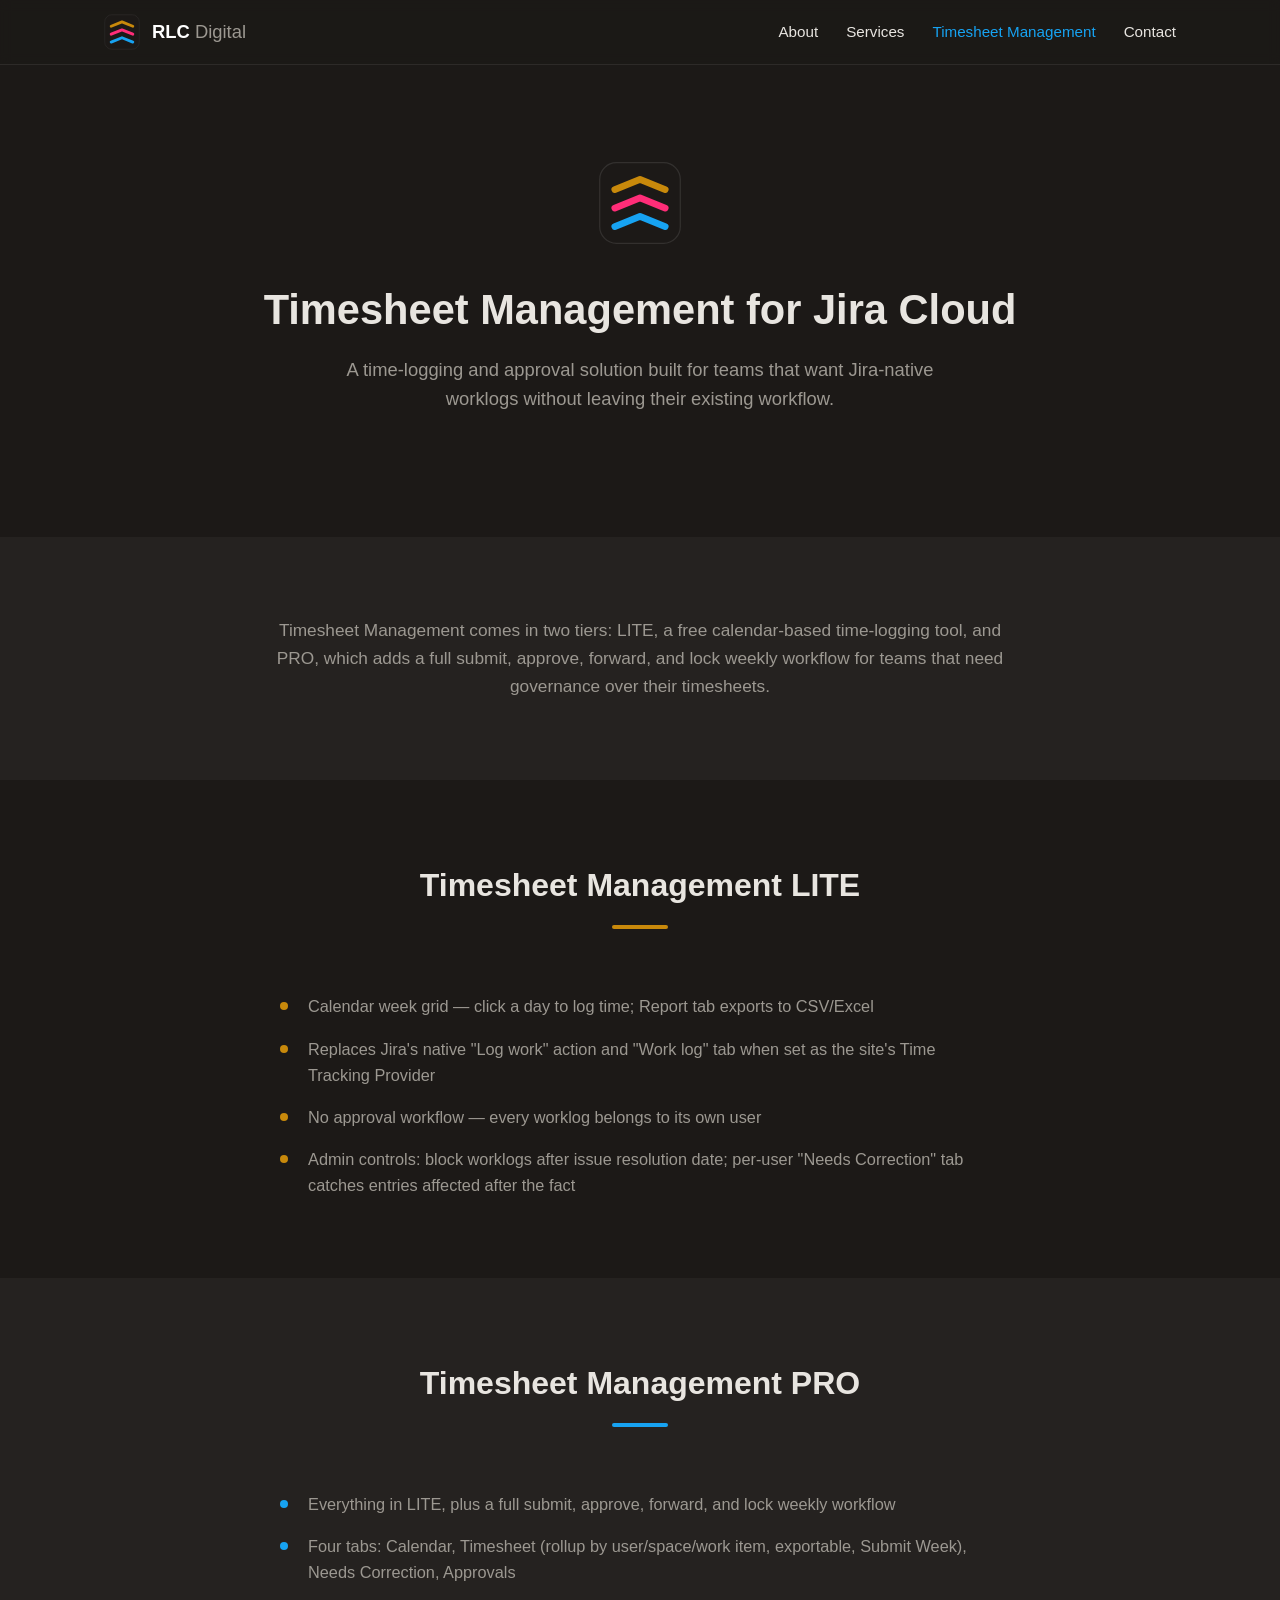
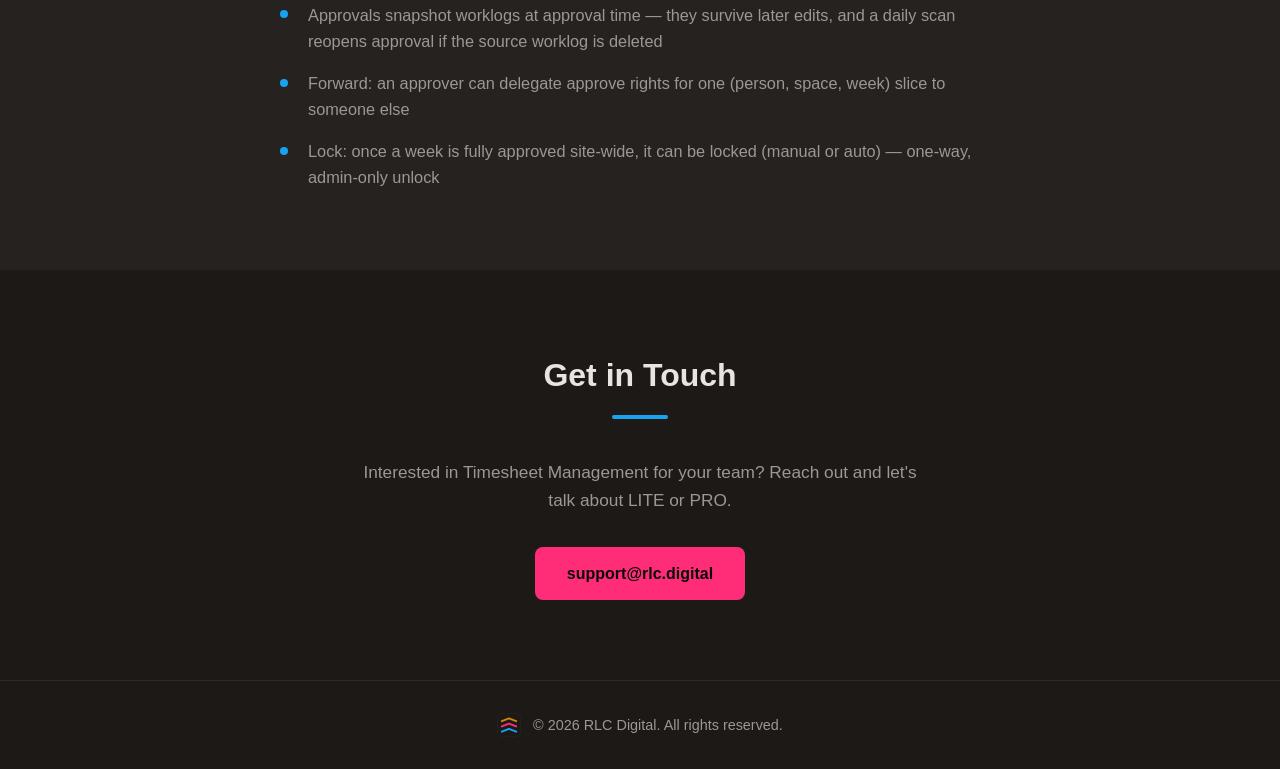
==== timesheet-management/index.html @ 5a96ce40 "Add Timesheet Management subpage New page at /timesheet-management/ covering the LITE and PRO tiers," ====
<!DOCTYPE html>
<html lang="en">
<head>
<meta charset="UTF-8">
<meta name="viewport" content="width=device-width, initial-scale=1.0">
<title>Timesheet Management for Jira Cloud — RLC Digital</title>
<meta name="description" content="Timesheet Management is a Jira-native time-logging and approval app from RLC Digital. LITE offers free calendar-based time logging; PRO adds a full submit, approve, forward, and lock weekly workflow.">
<link rel="stylesheet" href="/styles.css">
</head>
<body>

<!-- Reusable icon mark: rounded-square dark tile with three stacked upward chevrons (amber / pink / blue) -->
<svg width="0" height="0" style="position:absolute" aria-hidden="true">
  <defs>
    <symbol id="icon-mark" viewBox="0 0 100 100">
      <rect x="2" y="2" width="96" height="96" rx="20" fill="#1C1917" stroke="rgba(255,255,255,0.1)" stroke-width="1.5"/>
      <path d="M20 34 L50 22 L80 34" fill="none" stroke="#C8890B" stroke-width="8" stroke-linecap="round" stroke-linejoin="round"/>
      <path d="M20 56 L50 44 L80 56" fill="none" stroke="#FF2D78" stroke-width="8" stroke-linecap="round" stroke-linejoin="round"/>
      <path d="M20 78 L50 66 L80 78" fill="none" stroke="#17A3F2" stroke-width="8" stroke-linecap="round" stroke-linejoin="round"/>
    </symbol>
  </defs>
</svg>

<header class="site-header">
  <div class="container">
    <a href="/" class="logo-lockup" aria-label="RLC Digital home">
      <svg class="icon-mark" viewBox="0 0 100 100" role="img" aria-label="RLC Digital icon"><use href="#icon-mark"></use></svg>
      <span class="logo-text"><span class="logo-rlc">RLC</span> <span class="logo-digital">Digital</span></span>
    </a>
    <nav class="main-nav" aria-label="Primary">
      <ul>
        <li><a href="/#about">About</a></li>
        <li><a href="/#services">Services</a></li>
        <li><a href="/timesheet-management/" aria-current="page">Timesheet Management</a></li>
        <li><a href="/#contact">Contact</a></li>
      </ul>
    </nav>
  </div>
</header>

<main>

  <section id="hero" class="hero">
    <div class="container">
      <svg class="icon-mark" viewBox="0 0 100 100" role="img" aria-label="RLC Digital"><use href="#icon-mark"></use></svg>
      <h1>Timesheet Management for Jira Cloud</h1>
      <p class="subhead">A time-logging and approval solution built for teams that want Jira-native worklogs without leaving their existing workflow.</p>
    </div>
  </section>

  <section id="intro" class="section-alt">
    <div class="container">
      <p class="about-body">Timesheet Management comes in two tiers: LITE, a free calendar-based time-logging tool, and PRO, which adds a full submit, approve, forward, and lock weekly workflow for teams that need governance over their timesheets.</p>
    </div>
  </section>

  <section id="lite">
    <div class="container">
      <div class="section-header accent-amber">
        <h2>Timesheet Management LITE</h2>
      </div>
      <ul class="feature-list accent-amber">
        <li>Calendar week grid — click a day to log time; Report tab exports to CSV/Excel</li>
        <li>Replaces Jira's native "Log work" action and "Work log" tab when set as the site's Time Tracking Provider</li>
        <li>No approval workflow — every worklog belongs to its own user</li>
        <li>Admin controls: block worklogs after issue resolution date; per-user "Needs Correction" tab catches entries affected after the fact</li>
      </ul>
    </div>
  </section>

  <section id="pro" class="section-alt">
    <div class="container">
      <div class="section-header accent-blue">
        <h2>Timesheet Management PRO</h2>
      </div>
      <ul class="feature-list accent-blue">
        <li>Everything in LITE, plus a full submit, approve, forward, and lock weekly workflow</li>
        <li>Four tabs: Calendar, Timesheet (rollup by user/space/work item, exportable, Submit Week), Needs Correction, Approvals</li>
        <li>Approvals snapshot worklogs at approval time — they survive later edits, and a daily scan reopens approval if the source worklog is deleted</li>
        <li>Forward: an approver can delegate approve rights for one (person, space, week) slice to someone else</li>
        <li>Lock: once a week is fully approved site-wide, it can be locked (manual or auto) — one-way, admin-only unlock</li>
      </ul>
    </div>
  </section>

  <section id="cta">
    <div class="container">
      <div class="section-header">
        <h2>Get in Touch</h2>
      </div>
      <p class="contact-body">Interested in Timesheet Management for your team? Reach out and let's talk about LITE or PRO.</p>
      <a href="mailto:support@rlc.digital" class="btn btn-contact">support@rlc.digital</a>
    </div>
  </section>

</main>

<footer class="site-footer">
  <div class="container">
    <svg class="icon-mark" viewBox="0 0 100 100" role="img" aria-label="RLC Digital icon"><use href="#icon-mark"></use></svg>
    <span>&copy; 2026 RLC Digital. All rights reserved.</span>
  </div>
</footer>

</body>
</html>
---- styles.css ----
/* RLC Digital — marketing site styles */

:root {
  --bg: #1C1917;
  --bg-alt: #252220;
  --amber: #C8890B;
  --pink: #FF2D78;
  --blue: #17A3F2;
  --text: #E8E5E0;
  --text-muted: #9C9891;
  --max-width: 1120px;
}

* {
  box-sizing: border-box;
}

html {
  scroll-behavior: smooth;
}

body {
  margin: 0;
  background: var(--bg);
  color: var(--text);
  font-family: -apple-system, BlinkMacSystemFont, "Segoe UI", Roboto, sans-serif;
  line-height: 1.6;
  -webkit-font-smoothing: antialiased;
}

img, svg {
  max-width: 100%;
}

a {
  color: inherit;
}

.container {
  width: 100%;
  max-width: var(--max-width);
  margin: 0 auto;
  padding: 0 24px;
}

/* Header */

.site-header {
  position: sticky;
  top: 0;
  z-index: 100;
  background: rgba(28, 25, 23, 0.92);
  backdrop-filter: blur(6px);
  border-bottom: 1px solid rgba(255, 255, 255, 0.08);
}

.site-header .container {
  display: flex;
  align-items: center;
  justify-content: space-between;
  padding-top: 14px;
  padding-bottom: 14px;
}

.logo-lockup {
  display: flex;
  align-items: center;
  gap: 12px;
  text-decoration: none;
}

.logo-lockup .icon-mark {
  width: 36px;
  height: 36px;
  flex-shrink: 0;
}

.logo-text {
  font-size: 1.15rem;
  white-space: nowrap;
}

.logo-text .logo-rlc {
  font-weight: 700;
  color: #ffffff;
}

.logo-text .logo-digital {
  font-weight: 400;
  color: var(--text-muted);
}

.main-nav ul {
  list-style: none;
  display: flex;
  gap: 28px;
  margin: 0;
  padding: 0;
}

.main-nav a {
  text-decoration: none;
  color: var(--text);
  font-weight: 500;
  font-size: 0.95rem;
  transition: color 0.15s ease;
}

.main-nav a:hover {
  color: var(--blue);
}

.main-nav a[aria-current="page"] {
  color: var(--blue);
}

/* Hero */

.hero {
  padding: 96px 0 88px;
  text-align: center;
}

.hero .icon-mark {
  width: 84px;
  height: 84px;
  margin: 0 auto 32px;
}

.hero h1 {
  font-size: 2.6rem;
  line-height: 1.2;
  margin: 0 auto 20px;
  max-width: 780px;
}

.hero .subhead {
  font-size: 1.15rem;
  color: var(--text-muted);
  max-width: 620px;
  margin: 0 auto 36px;
}

.btn {
  display: inline-block;
  text-decoration: none;
  font-weight: 600;
  font-size: 1rem;
  padding: 14px 32px;
  border-radius: 8px;
  transition: transform 0.15s ease, box-shadow 0.15s ease;
}

.btn-primary {
  background: var(--blue);
  color: #0B0A09;
}

.btn-primary:hover {
  transform: translateY(-2px);
  box-shadow: 0 8px 20px rgba(23, 163, 242, 0.3);
}

/* Sections */

section {
  padding: 80px 0;
}

.section-alt {
  background: var(--bg-alt);
}

h2 {
  font-size: 2rem;
  margin: 0 0 16px;
  position: relative;
  display: inline-block;
}

h2::after {
  content: "";
  display: block;
  width: 56px;
  height: 4px;
  border-radius: 2px;
  background: var(--blue);
  margin-top: 14px;
}

.section-header {
  text-align: center;
  margin-bottom: 48px;
}

.section-header h2::after {
  margin-left: auto;
  margin-right: auto;
}

.section-header.accent-amber h2::after {
  background: var(--amber);
}

.section-header.accent-blue h2::after {
  background: var(--blue);
}

/* About */

.about-body {
  max-width: 760px;
  margin: 0 auto;
  text-align: center;
  color: var(--text-muted);
  font-size: 1.08rem;
}

#about .section-header {
  margin-bottom: 24px;
}

/* Services */

.services-grid {
  display: grid;
  grid-template-columns: repeat(3, 1fr);
  gap: 24px;
}

.service-card {
  background: var(--bg);
  border: 1px solid rgba(255, 255, 255, 0.08);
  border-top: 4px solid var(--amber);
  border-radius: 10px;
  padding: 28px 24px;
  transition: transform 0.15s ease, border-color 0.15s ease;
}

.service-card:hover {
  transform: translateY(-4px);
}

.service-card.accent-amber {
  border-top-color: var(--amber);
}

.service-card.accent-pink {
  border-top-color: var(--pink);
}

.service-card.accent-blue {
  border-top-color: var(--blue);
}

.service-card h3 {
  margin: 0 0 12px;
  font-size: 1.15rem;
}

.service-card p {
  margin: 0;
  color: var(--text-muted);
  font-size: 0.98rem;
}

/* Feature list (Timesheet Management LITE/PRO) */

.feature-list {
  list-style: none;
  margin: 0 auto;
  padding: 0;
  max-width: 720px;
  display: flex;
  flex-direction: column;
  gap: 16px;
}

.feature-list li {
  position: relative;
  padding-left: 28px;
  color: var(--text-muted);
  font-size: 1.02rem;
}

.feature-list li::before {
  content: "";
  position: absolute;
  left: 0;
  top: 0.55em;
  width: 8px;
  height: 8px;
  border-radius: 50%;
  background: var(--text-muted);
}

.feature-list.accent-amber li::before {
  background: var(--amber);
}

.feature-list.accent-blue li::before {
  background: var(--blue);
}

/* Credibility strip */

.credibility {
  padding: 56px 0;
}

.credibility .container {
  display: flex;
  flex-wrap: wrap;
  justify-content: center;
  gap: 40px;
  text-align: center;
}

.credibility .stat {
  font-size: 1.1rem;
  font-weight: 600;
  color: var(--text);
  padding: 8px 20px;
  border-left: 3px solid var(--pink);
}

.credibility .stat:nth-child(2) {
  border-left-color: var(--blue);
}

.credibility .stat:nth-child(3) {
  border-left-color: var(--amber);
}

/* Contact */

#contact,
#cta {
  text-align: center;
}

.contact-body {
  max-width: 560px;
  margin: 0 auto 32px;
  color: var(--text-muted);
  font-size: 1.08rem;
}

#contact .section-header,
#cta .section-header {
  margin-bottom: 24px;
}

.btn-contact {
  background: var(--pink);
  color: #0B0A09;
}

.btn-contact:hover {
  transform: translateY(-2px);
  box-shadow: 0 8px 20px rgba(255, 45, 120, 0.3);
}

/* Footer */

.site-footer {
  padding: 32px 0;
  border-top: 1px solid rgba(255, 255, 255, 0.08);
}

.site-footer .container {
  display: flex;
  align-items: center;
  justify-content: center;
  gap: 12px;
  color: var(--text-muted);
  font-size: 0.9rem;
}

.site-footer .icon-mark {
  width: 24px;
  height: 24px;
  flex-shrink: 0;
}

/* Responsive */

@media (max-width: 768px) {
  .site-header .container {
    flex-direction: column;
    gap: 12px;
    padding-top: 12px;
    padding-bottom: 12px;
  }

  .main-nav ul {
    gap: 18px;
    flex-wrap: wrap;
    justify-content: center;
  }

  .hero {
    padding: 64px 0 56px;
  }

  .hero h1 {
    font-size: 1.9rem;
  }

  .hero .subhead {
    font-size: 1.02rem;
  }

  section {
    padding: 56px 0;
  }

  h2 {
    font-size: 1.6rem;
  }

  .credibility .container {
    gap: 20px;
  }

  .services-grid {
    grid-template-columns: 1fr;
  }
}

@media (max-width: 420px) {
  .main-nav ul {
    gap: 14px;
    font-size: 0.9rem;
  }

  .logo-text {
    font-size: 1rem;
  }
}
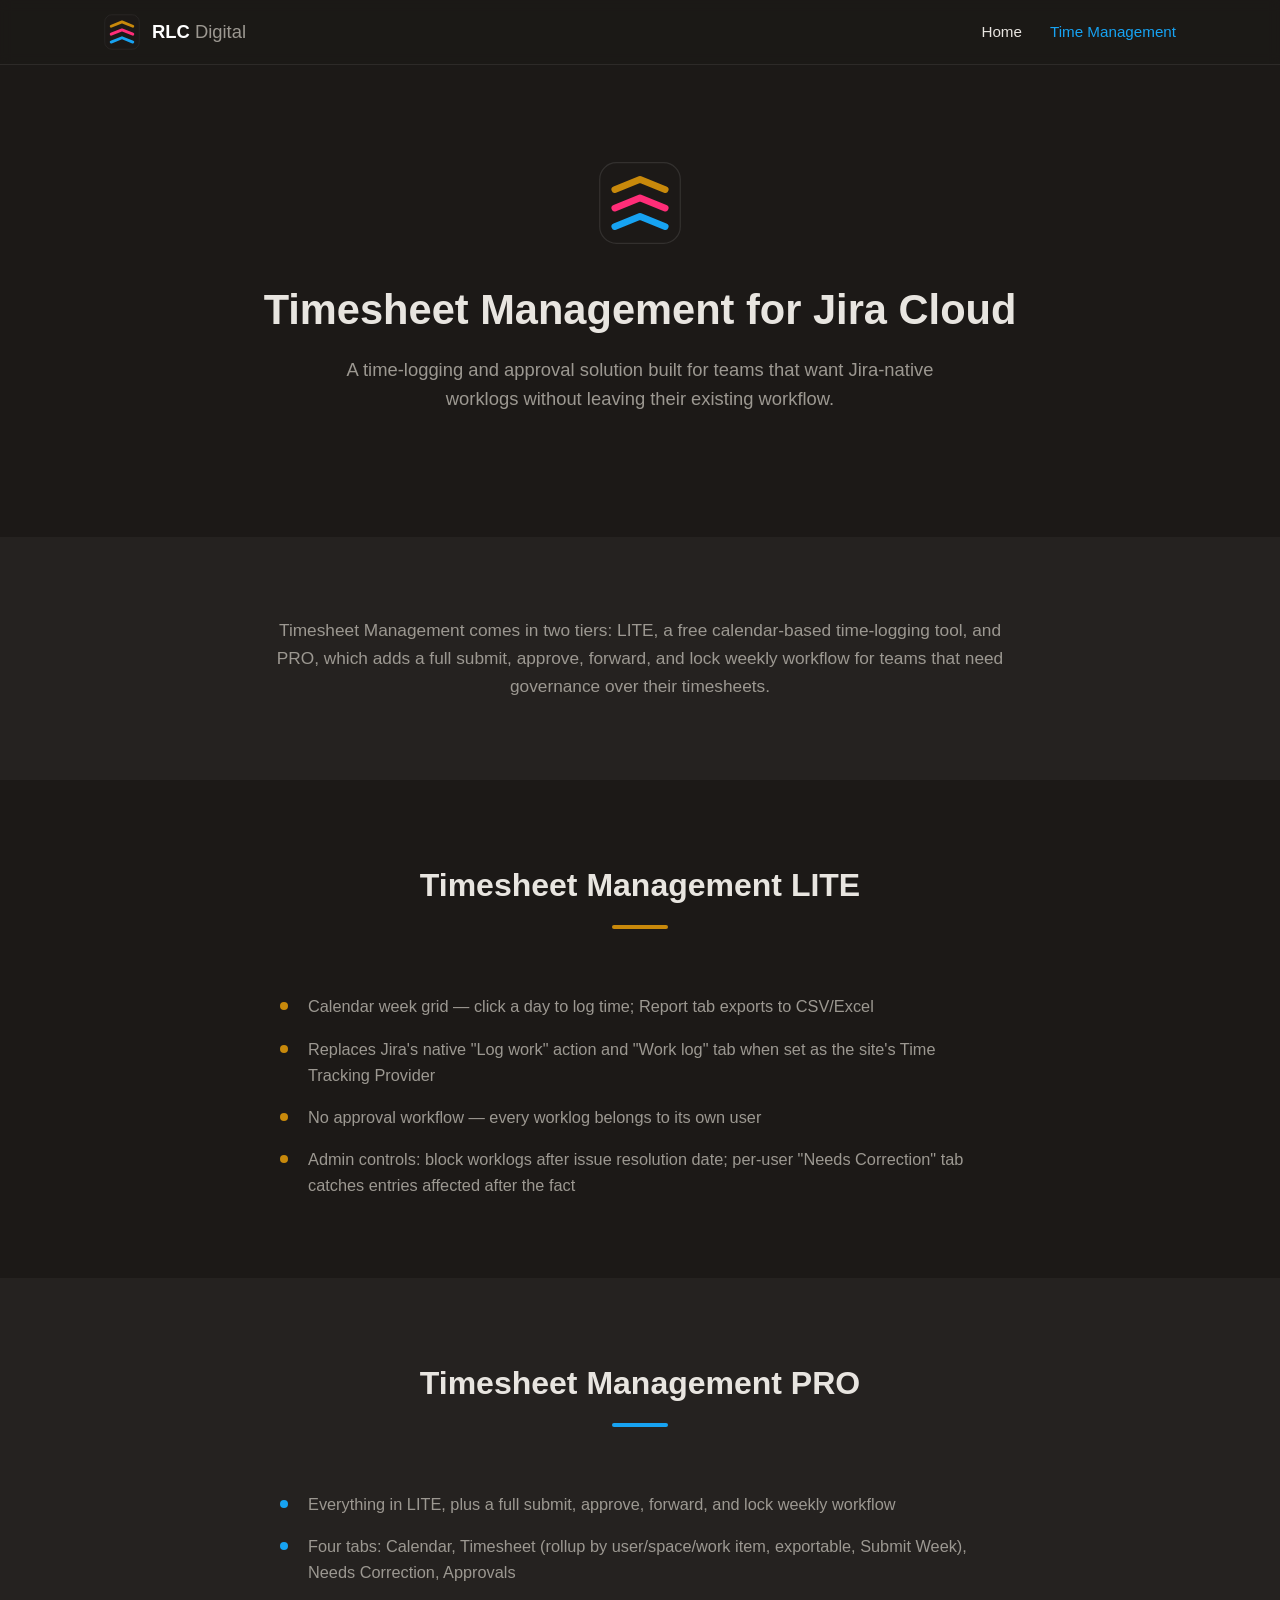
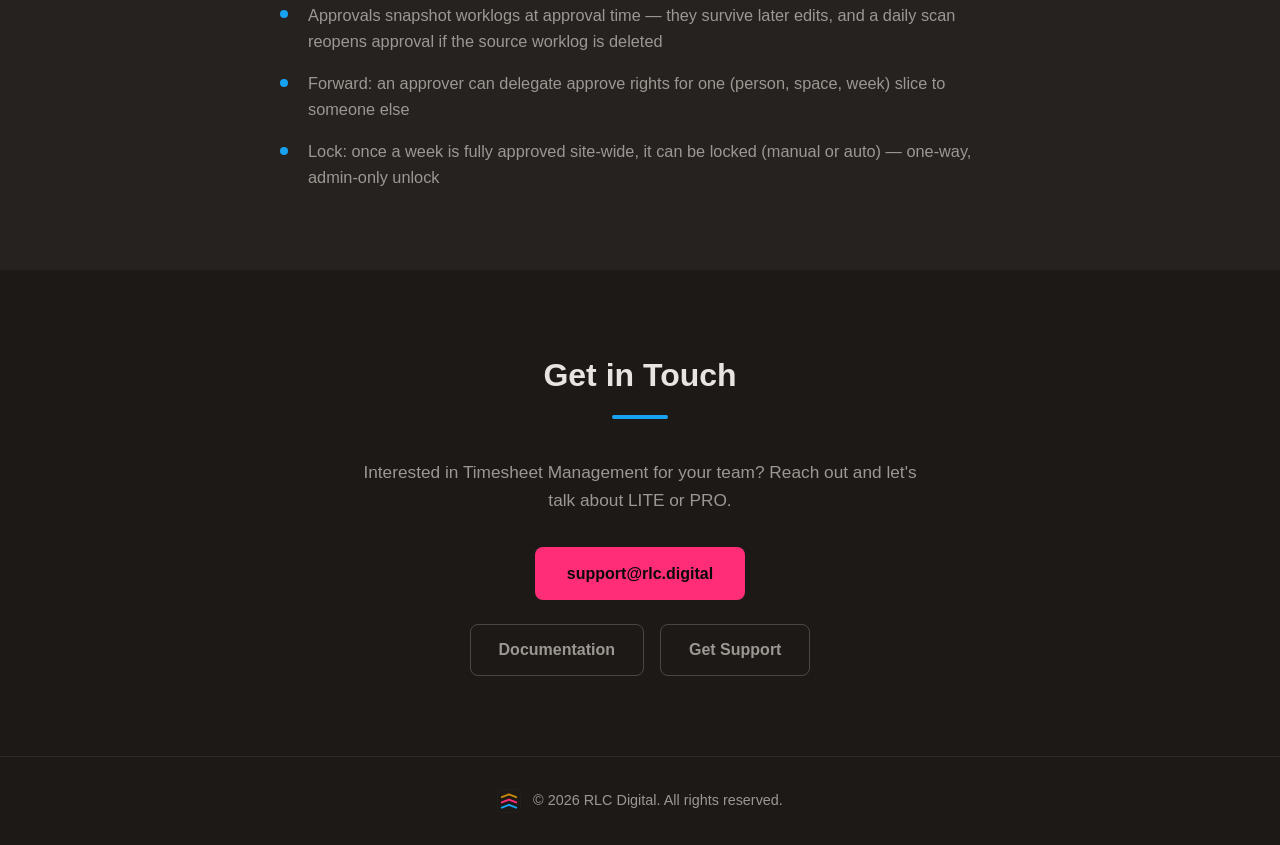
==== commit 70145a62: "Simplify header nav, add resources links to Timesheet Management page Reduce header nav to Home + Ti" ====
--- a/timesheet-management/index.html
+++ b/timesheet-management/index.html
@@ -29,10 +29,8 @@
     </a>
     <nav class="main-nav" aria-label="Primary">
       <ul>
-        <li><a href="/#about">About</a></li>
-        <li><a href="/#services">Services</a></li>
-        <li><a href="/timesheet-management/" aria-current="page">Timesheet Management</a></li>
-        <li><a href="/#contact">Contact</a></li>
+        <li><a href="/">Home</a></li>
+        <li><a href="/timesheet-management/" aria-current="page">Time Management</a></li>
       </ul>
     </nav>
   </div>
@@ -90,6 +88,10 @@
       </div>
       <p class="contact-body">Interested in Timesheet Management for your team? Reach out and let's talk about LITE or PRO.</p>
       <a href="mailto:support@rlc.digital" class="btn btn-contact">support@rlc.digital</a>
+      <div class="resources-row">
+        <a href="https://rlcdigital.atlassian.net/wiki/spaces/TIME/overview" class="btn btn-secondary" target="_blank" rel="noopener noreferrer">Documentation</a>
+        <a href="https://rlcdigital.atlassian.net/helpcenter/time-management/contact-us/" class="btn btn-secondary" target="_blank" rel="noopener noreferrer">Get Support</a>
+      </div>
     </div>
   </section>
 
--- a/styles.css
+++ b/styles.css
@@ -361,6 +361,29 @@
   box-shadow: 0 8px 20px rgba(255, 45, 120, 0.3);
 }
 
+/* Resources row (secondary buttons) */
+
+.resources-row {
+  display: flex;
+  flex-wrap: wrap;
+  justify-content: center;
+  gap: 16px;
+  margin-top: 24px;
+}
+
+.btn-secondary {
+  background: transparent;
+  color: var(--text-muted);
+  border: 1px solid rgba(255, 255, 255, 0.2);
+  padding: 12px 28px;
+}
+
+.btn-secondary:hover {
+  transform: translateY(-2px);
+  color: var(--blue);
+  border-color: var(--blue);
+}
+
 /* Footer */
 
 .site-footer {
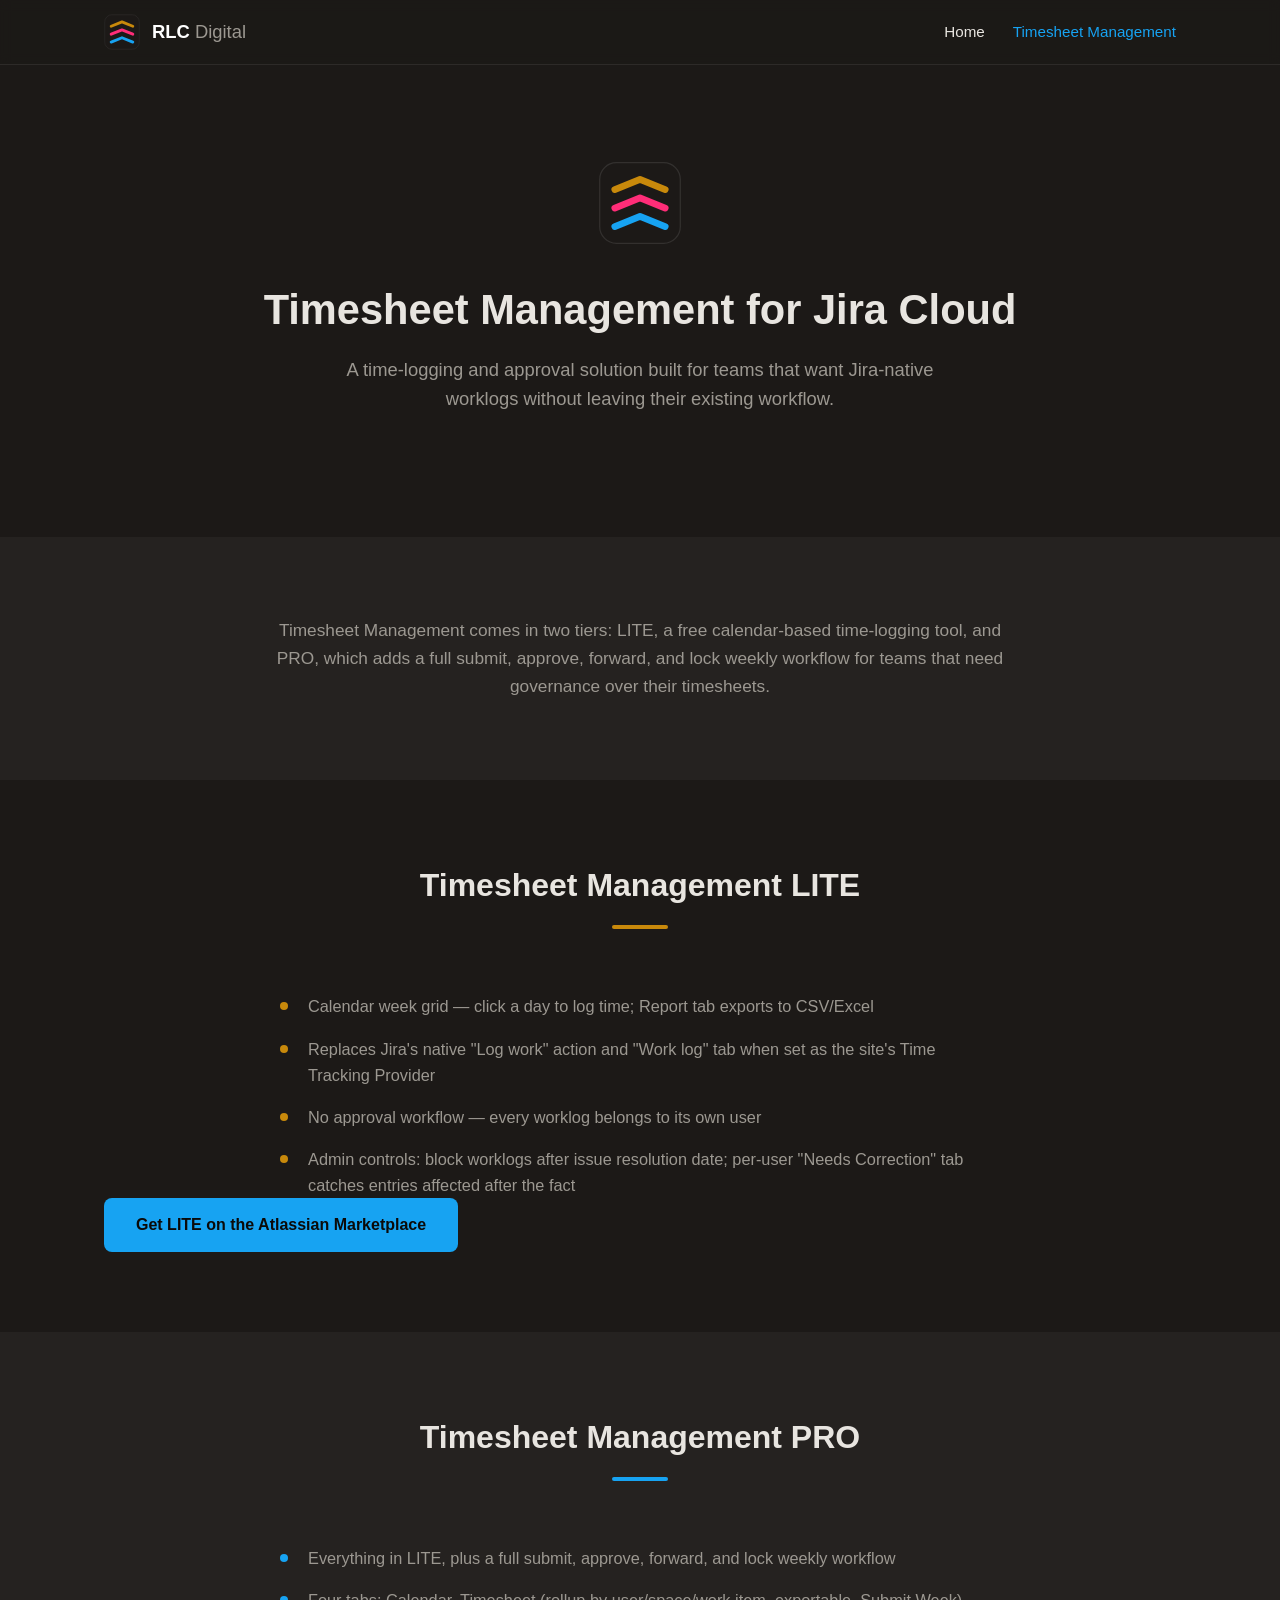
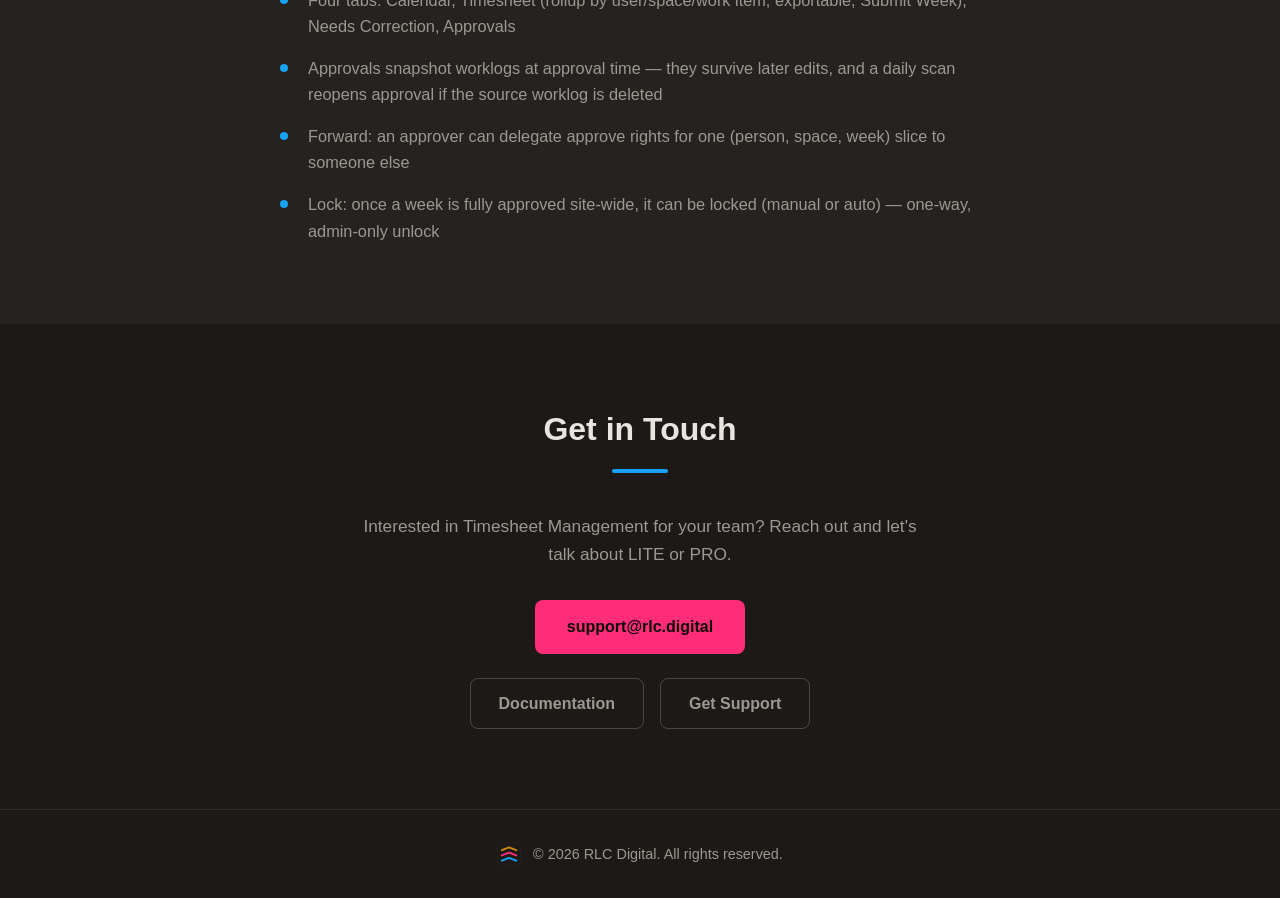
==== commit edd880c0: "Rename nav label to Timesheet Management; add LITE Marketplace CTA - index.html and timesheet-manage" ====
--- a/timesheet-management/index.html
+++ b/timesheet-management/index.html
@@ -30,7 +30,7 @@
     <nav class="main-nav" aria-label="Primary">
       <ul>
         <li><a href="/">Home</a></li>
-        <li><a href="/timesheet-management/" aria-current="page">Time Management</a></li>
+        <li><a href="/timesheet-management/" aria-current="page">Timesheet Management</a></li>
       </ul>
     </nav>
   </div>
@@ -63,6 +63,7 @@
         <li>No approval workflow — every worklog belongs to its own user</li>
         <li>Admin controls: block worklogs after issue resolution date; per-user "Needs Correction" tab catches entries affected after the fact</li>
       </ul>
+      <a href="https://marketplace.atlassian.com/apps/2209155450/timesheet-management-lite" class="btn btn-primary" target="_blank" rel="noopener noreferrer">Get LITE on the Atlassian Marketplace</a>
     </div>
   </section>
 
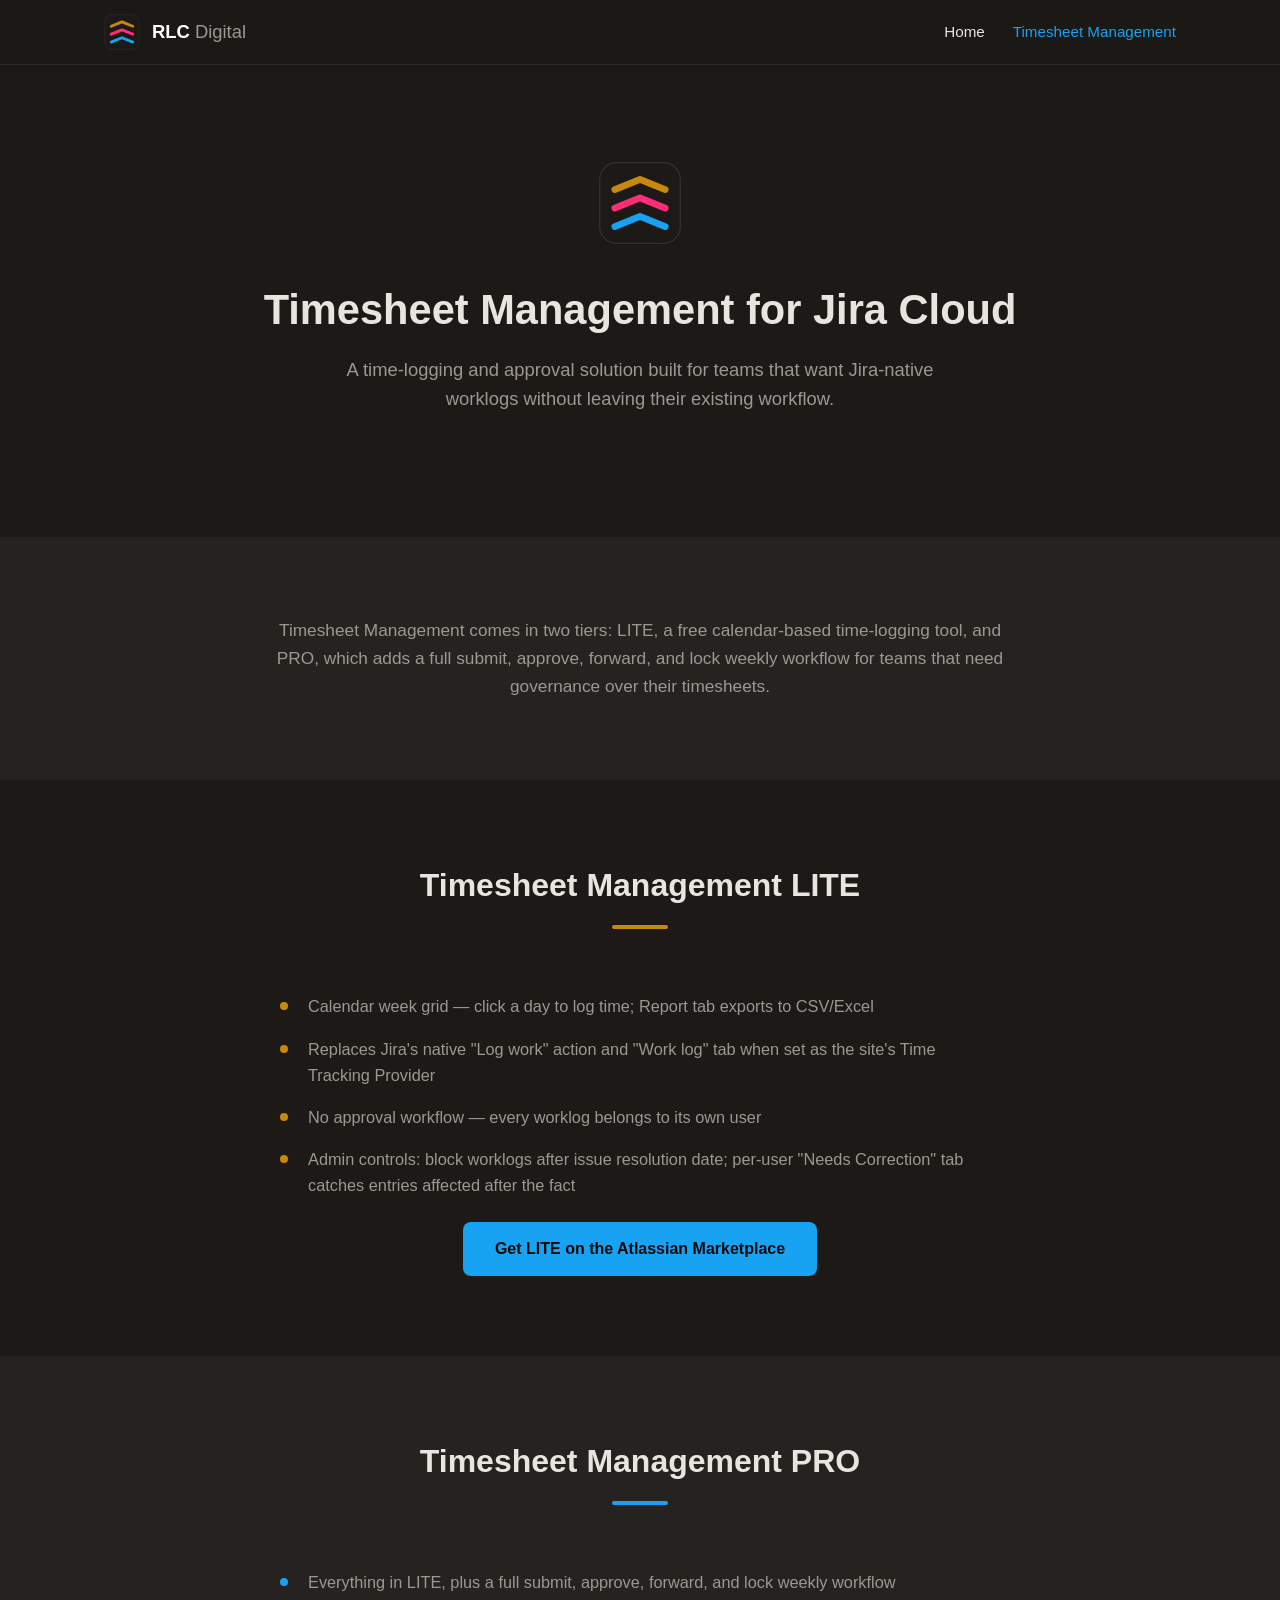
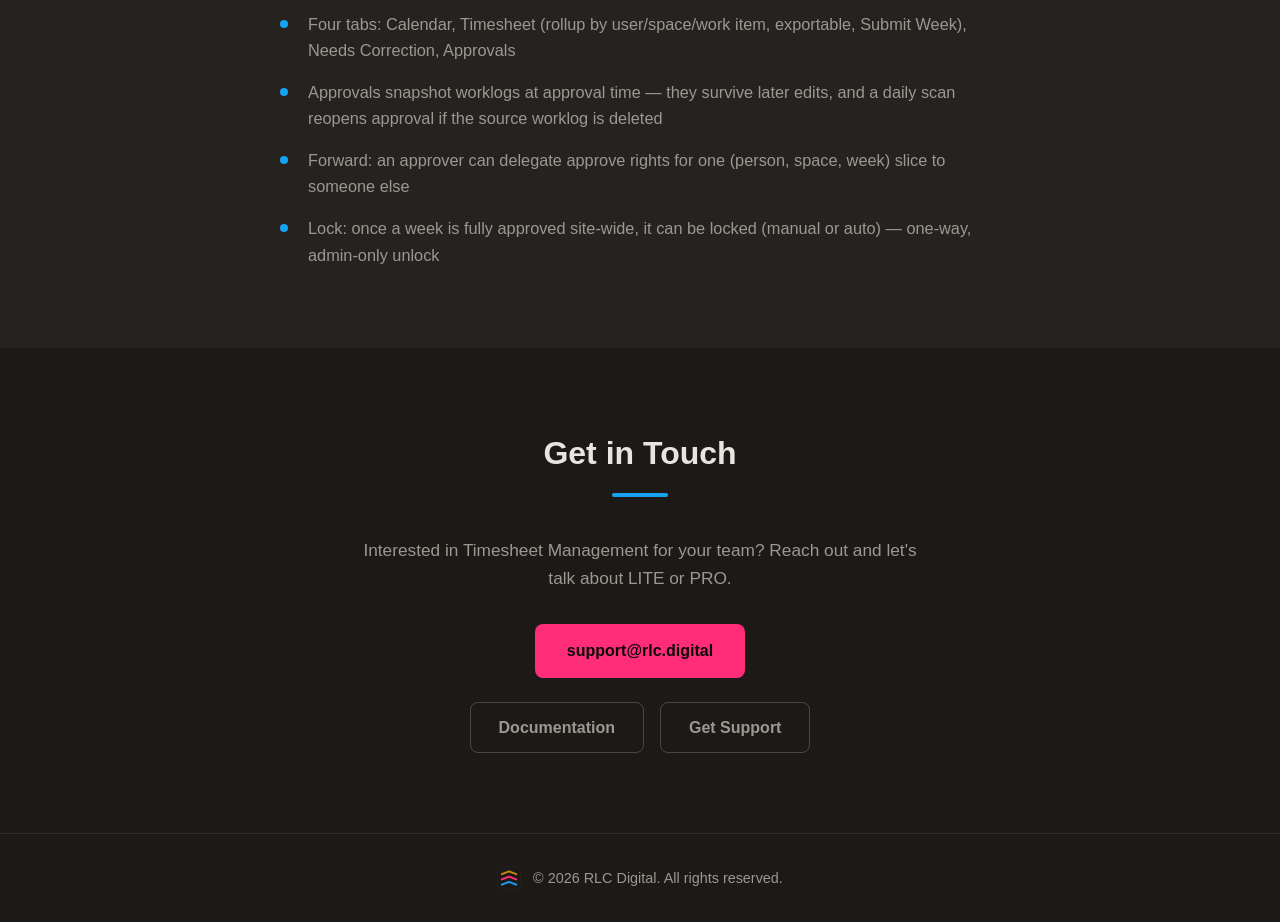
==== commit a75e1c6a: "Center the LITE marketplace CTA button under the feature list Wrap the button in a .lite-cta div (te" ====
--- a/timesheet-management/index.html
+++ b/timesheet-management/index.html
@@ -63,7 +63,9 @@
         <li>No approval workflow — every worklog belongs to its own user</li>
         <li>Admin controls: block worklogs after issue resolution date; per-user "Needs Correction" tab catches entries affected after the fact</li>
       </ul>
-      <a href="https://marketplace.atlassian.com/apps/2209155450/timesheet-management-lite" class="btn btn-primary" target="_blank" rel="noopener noreferrer">Get LITE on the Atlassian Marketplace</a>
+      <div class="lite-cta">
+        <a href="https://marketplace.atlassian.com/apps/2209155450/timesheet-management-lite" class="btn btn-primary" target="_blank" rel="noopener noreferrer">Get LITE on the Atlassian Marketplace</a>
+      </div>
     </div>
   </section>
 
--- a/styles.css
+++ b/styles.css
@@ -371,6 +371,11 @@
   margin-top: 24px;
 }
 
+.lite-cta {
+  text-align: center;
+  margin-top: 24px;
+}
+
 .btn-secondary {
   background: transparent;
   color: var(--text-muted);
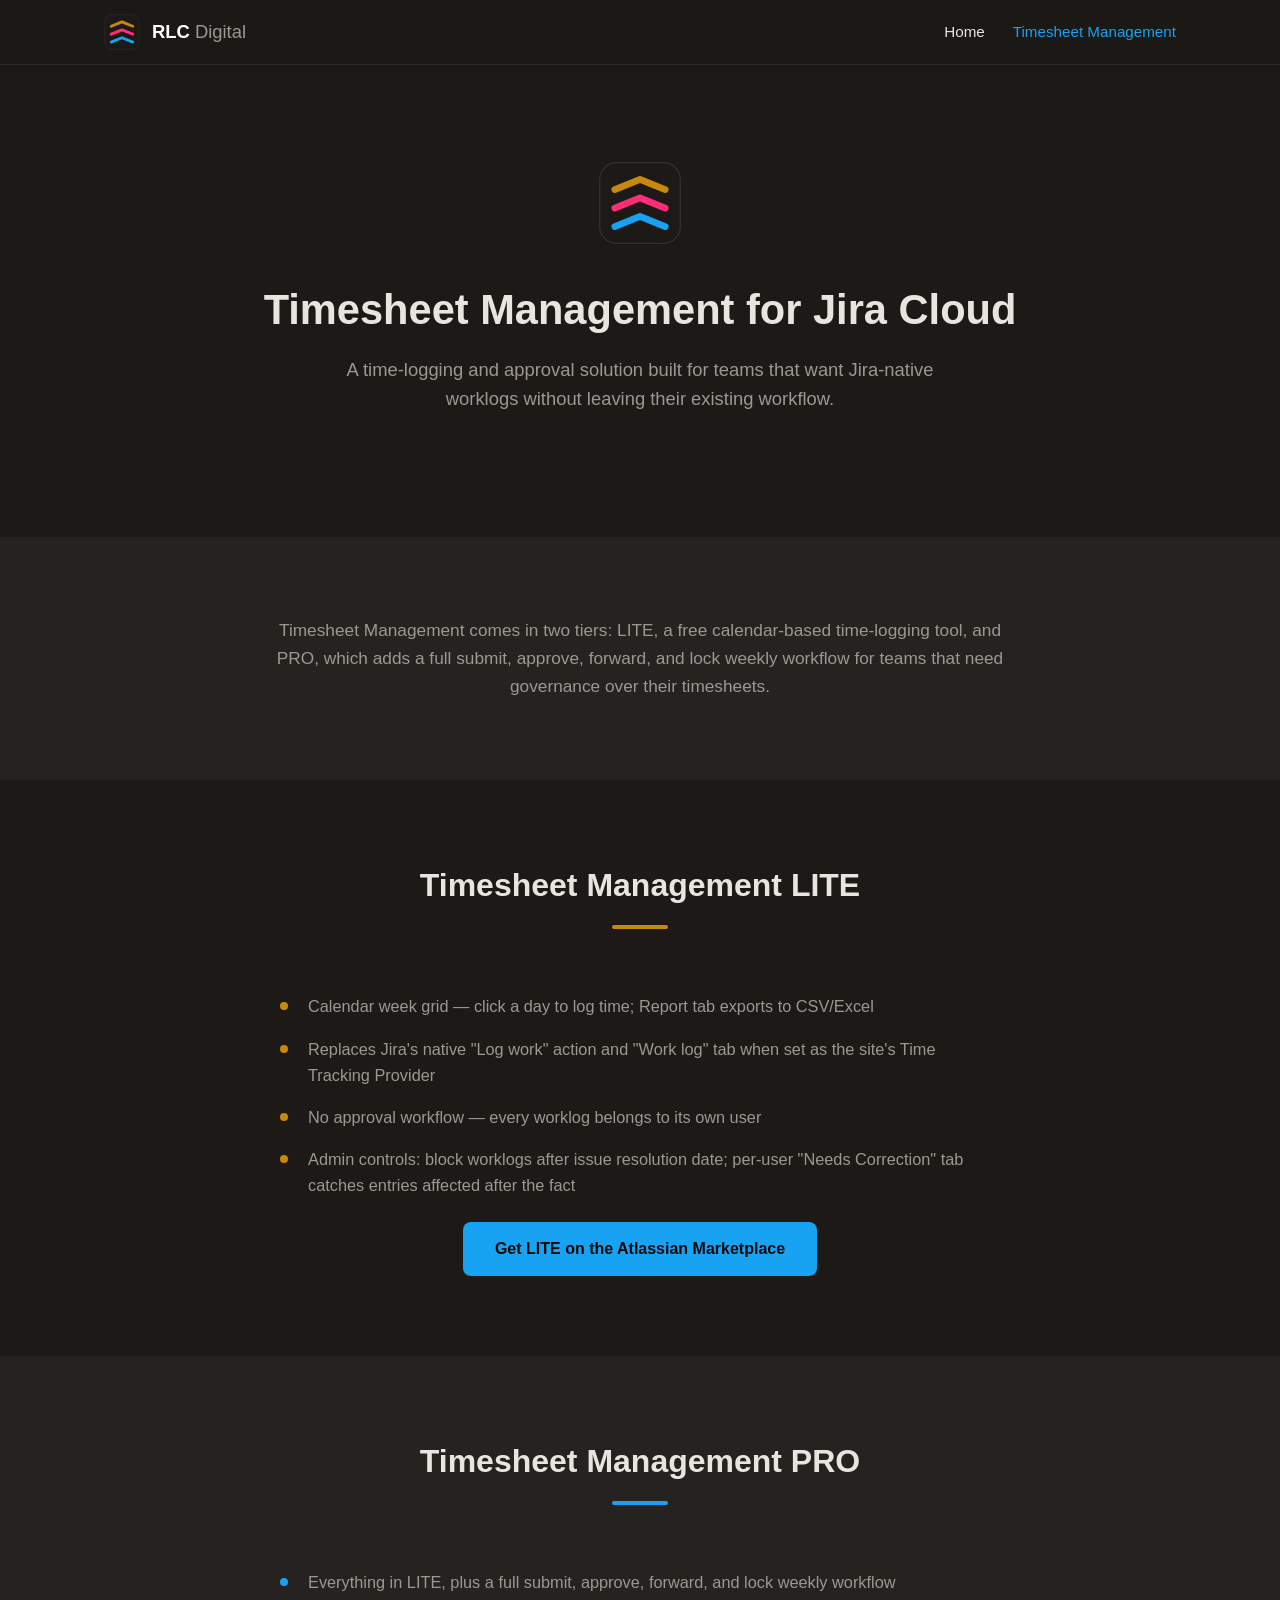
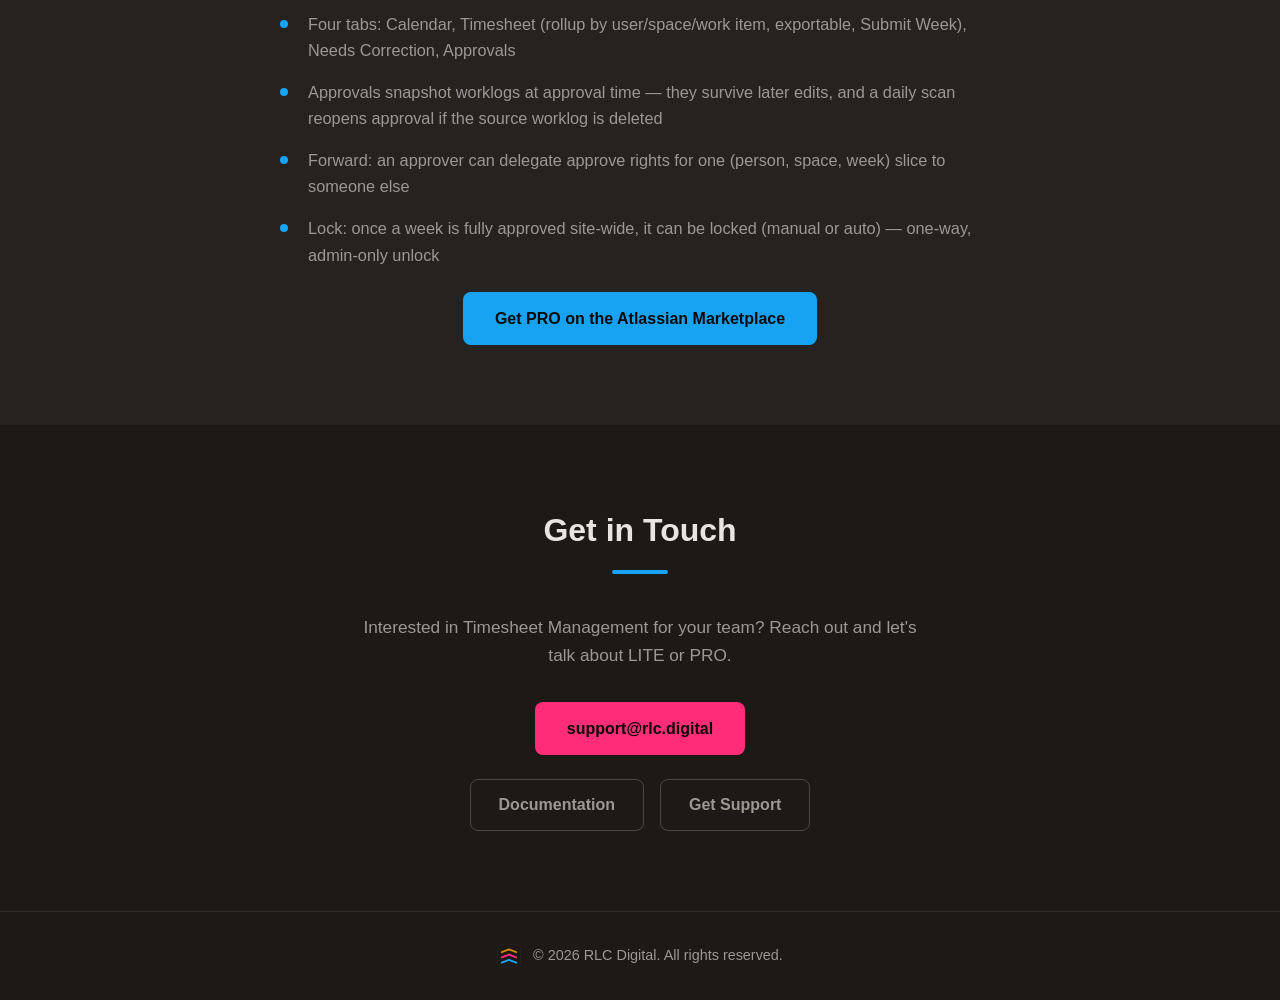
==== commit 21fd62b8: "Add PRO Marketplace CTA button to timesheet-management page Co-Authored-By: Claude Sonnet 5 <noreply" ====
--- a/timesheet-management/index.html
+++ b/timesheet-management/index.html
@@ -5,7 +5,43 @@
 <meta name="viewport" content="width=device-width, initial-scale=1.0">
 <title>Timesheet Management for Jira Cloud — RLC Digital</title>
 <meta name="description" content="Timesheet Management is a Jira-native time-logging and approval app from RLC Digital. LITE offers free calendar-based time logging; PRO adds a full submit, approve, forward, and lock weekly workflow.">
+<link rel="canonical" href="https://www.rlc.digital/timesheet-management/">
+<meta name="robots" content="index, follow">
+<meta property="og:type" content="website">
+<meta property="og:title" content="Timesheet Management for Jira Cloud — RLC Digital">
+<meta property="og:description" content="Timesheet Management is a Jira-native time-logging and approval app from RLC Digital. LITE offers free calendar-based time logging; PRO adds a full submit, approve, forward, and lock weekly workflow.">
+<meta property="og:url" content="https://www.rlc.digital/timesheet-management/">
+<meta property="og:site_name" content="RLC Digital">
+<meta property="og:locale" content="en_US">
+<meta name="twitter:card" content="summary">
+<meta name="twitter:title" content="Timesheet Management for Jira Cloud — RLC Digital">
+<meta name="twitter:description" content="Timesheet Management is a Jira-native time-logging and approval app from RLC Digital. LITE offers free calendar-based time logging; PRO adds a full submit, approve, forward, and lock weekly workflow.">
+<link rel="icon" type="image/svg+xml" href="/favicon.svg">
 <link rel="stylesheet" href="/styles.css">
+<script type="application/ld+json">
+{
+  "@context": "https://schema.org",
+  "@type": "SoftwareApplication",
+  "name": "Timesheet Management for Jira Cloud",
+  "description": "Timesheet Management is a Jira-native time-logging and approval app from RLC Digital. LITE offers free calendar-based time logging; PRO adds a full submit, approve, forward, and lock weekly workflow.",
+  "url": "https://www.rlc.digital/timesheet-management/",
+  "applicationCategory": "BusinessApplication",
+  "operatingSystem": "Web",
+  "offers": [
+    {
+      "@type": "Offer",
+      "name": "Timesheet Management LITE",
+      "price": "0",
+      "priceCurrency": "USD"
+    },
+    {
+      "@type": "Offer",
+      "name": "Timesheet Management PRO",
+      "description": "Contact RLC Digital for PRO pricing."
+    }
+  ]
+}
+</script>
 </head>
 <body>
 
@@ -81,6 +117,9 @@
         <li>Forward: an approver can delegate approve rights for one (person, space, week) slice to someone else</li>
         <li>Lock: once a week is fully approved site-wide, it can be locked (manual or auto) — one-way, admin-only unlock</li>
       </ul>
+      <div class="lite-cta">
+        <a href="https://marketplace.atlassian.com/apps/1225575046" class="btn btn-primary" target="_blank" rel="noopener noreferrer">Get PRO on the Atlassian Marketplace</a>
+      </div>
     </div>
   </section>
 
